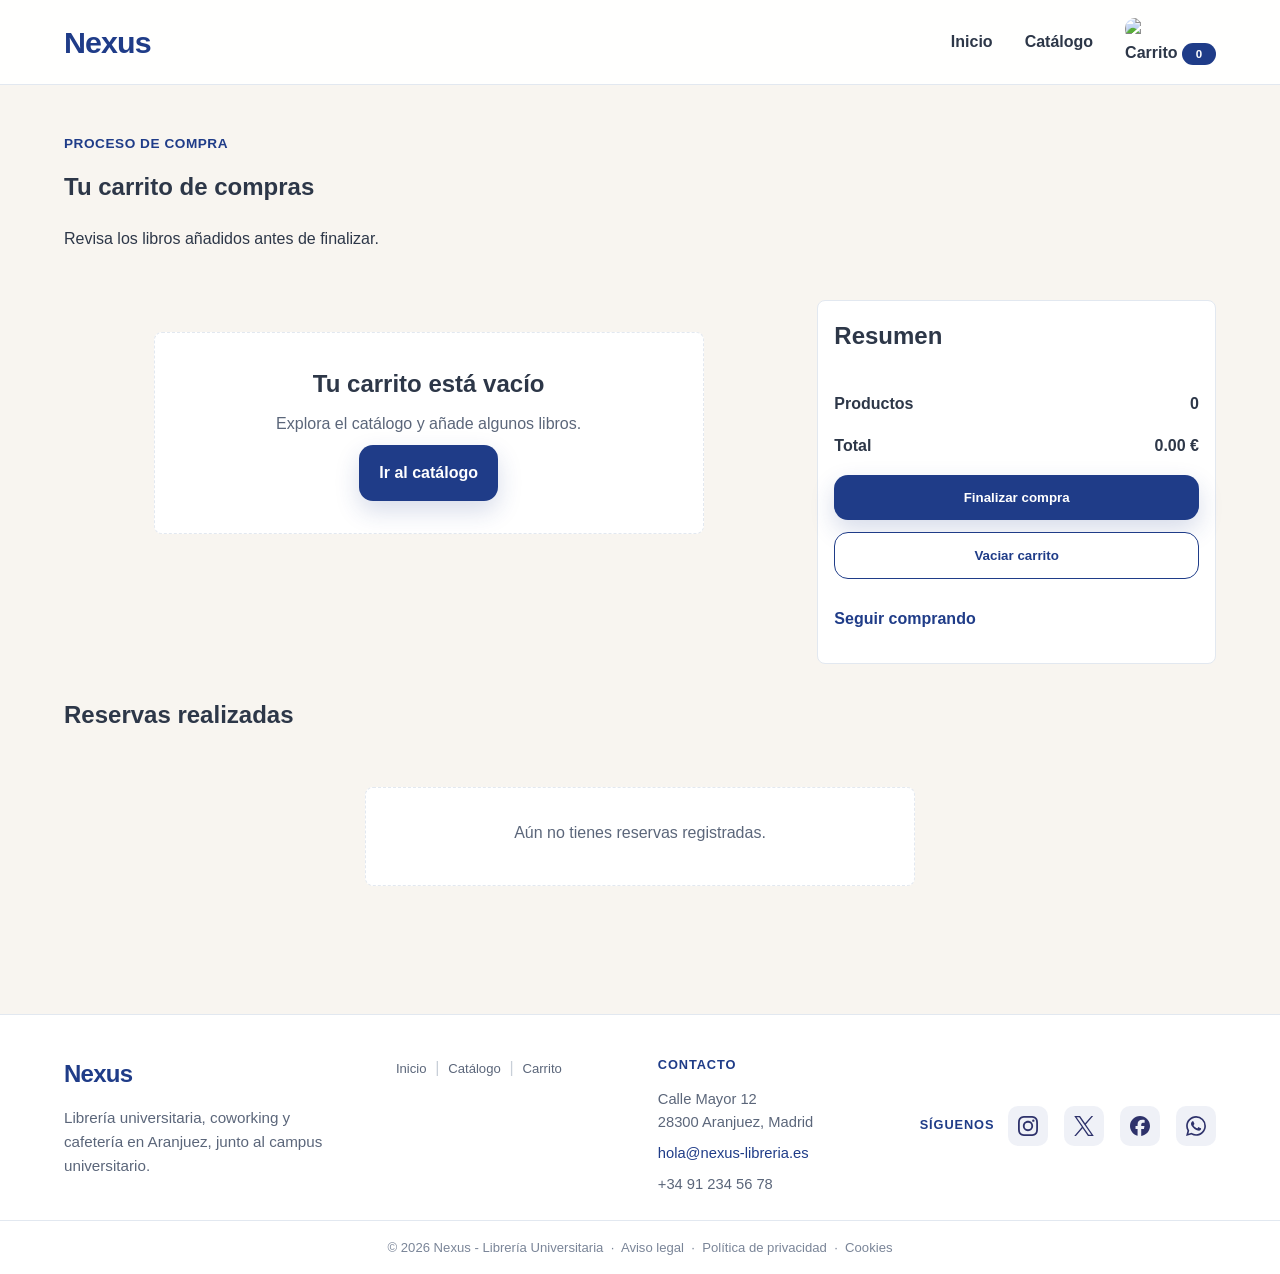
==== Actividad 1/Proyecto/nexus-responsive/carrito.html @ d280a013 "Load" ====
<!DOCTYPE html>
<html lang="es">
<head>
  <meta charset="UTF-8">
  <meta name="viewport" content="width=device-width, initial-scale=1.0">
  <title>Carrito | Nexus</title>

  <link rel="stylesheet" href="css/reset.css">
  <link rel="stylesheet" href="css/variables.css">
  <link rel="stylesheet" href="css/base.css">
  <link rel="stylesheet" href="css/layout.css">
  <link rel="stylesheet" href="css/components.css">
  <link rel="stylesheet" href="css/pages.css">
  <link rel="stylesheet" href="css/responsive.css">
</head>
<body>

  <header class="site-header">
    <div class="container header-content">
      <a href="index.html" class="logo">Nexus</a>

      <button class="nav-toggle" id="nav-toggle" aria-label="Abrir menú"><img src="assets/img/icons/bars-3.svg" class="icon" alt=""></button>

      <nav class="main-nav" id="main-nav" aria-label="Navegación principal">
        <ul class="nav-list">
          <li><a href="index.html">Inicio</a></li>
          <li><a href="catalogo.html">Catálogo</a></li>
          <li>
            <a href="carrito.html" class="cart-link">
              <img src="assets/img/icons/shopping-cart.svg" class="icon" alt="Carrito">
              <span>Carrito</span>
              <span id="cart-count">0</span>
            </a>
          </li>
        </ul>
      </nav>
    </div>
  </header>

  <main class="cart-page">
    <section class="page-hero page-hero--small">
      <div class="container">
        <p class="eyebrow">Proceso de compra</p>
        <h1>Tu carrito de compras</h1>
        <p>Revisa los libros añadidos antes de finalizar.</p>
      </div>
    </section>

    <section class="cart-section">
      <div class="container cart-layout">
        <div class="cart-items-panel">
          <div id="cart-items" class="cart-items"></div>

          <div id="cart-empty" class="empty-state hidden">
            <h2>Tu carrito está vacío</h2>
            <p>Explora el catálogo y añade algunos libros.</p>
            <a href="catalogo.html" class="btn btn-primary">Ir al catálogo</a>
          </div>
        </div>

        <aside class="cart-summary">
          <h2>Resumen</h2>

          <div class="summary-row">
            <span>Productos</span>
            <span id="summary-count">0</span>
          </div>

          <div class="summary-row">
            <span>Total</span>
            <span id="summary-total">0.00 €</span>
          </div>

          <div class="cart-summary__actions">
            <button id="checkout-btn" class="btn btn-primary" type="button">Finalizar compra</button>
            <button id="clear-cart-btn" class="btn btn-secondary" type="button">Vaciar carrito</button>
            <a href="catalogo.html" class="btn btn-link">Seguir comprando</a>
          </div>
        </aside>
      </div>
    </section>

    <section class="reservations-section">
      <div class="container">
        <h2>Reservas realizadas</h2>
        <div id="reservations-list" class="reservations-list"></div>
        <div id="reservations-empty" class="empty-state hidden">
          <p>Aún no tienes reservas registradas.</p>
        </div>
      </div>
    </section>
  </main>

  <footer class="site-footer">
    <div class="container footer-content">

      <div class="footer-brand">
        <span class="footer-logo">Nexus</span>
        <p>Librería universitaria, coworking y cafetería en Aranjuez, junto al campus universitario.</p>
      </div>

      <nav class="footer-nav" aria-label="Navegación del pie">
        <ul>
          <li><a href="index.html">Inicio</a></li>
          <li><a href="catalogo.html">Catálogo</a></li>
          <li><a href="carrito.html">Carrito</a></li>
        </ul>
      </nav>

      <div class="footer-contact">
        <h3>Contacto</h3>
        <address>
          <p>Calle Mayor 12<br>28300 Aranjuez, Madrid</p>
          <p><a href="mailto:hola@nexus-libreria.es">hola@nexus-libreria.es</a></p>
          <p>+34 91 234 56 78</p>
        </address>
      </div>

      <div class="footer-social">
        <h3>Síguenos</h3>
        <ul class="social-links">
          <li>
            <a href="#" aria-label="Instagram">
              <img src="assets/img/icons/instagram.svg" alt="Instagram" class="social-icon">
            </a>
          </li>
          <li>
            <a href="#" aria-label="Twitter / X">
              <img src="assets/img/icons/x.svg" alt="Twitter / X" class="social-icon">
            </a>
          </li>
          <li>
            <a href="#" aria-label="Facebook">
              <img src="assets/img/icons/facebook.svg" alt="Facebook" class="social-icon">
            </a>
          </li>
          <li>
            <a href="#" aria-label="WhatsApp">
              <img src="assets/img/icons/whatsapp.svg" alt="WhatsApp" class="social-icon">
            </a>
          </li>
        </ul>
      </div>

    </div>
    <div class="footer-legal">
      <div class="container">
        <p>© 2026 Nexus - Librería Universitaria &nbsp;·&nbsp; <a href="#">Aviso legal</a> &nbsp;·&nbsp; <a href="#">Política de privacidad</a> &nbsp;·&nbsp; <a href="#">Cookies</a></p>
      </div>
    </div>
  </footer>

  <script src="js/config.js"></script>
  <script src="js/api.js"></script>
  <script src="js/storage.js"></script>
  <script src="js/ui.js"></script>
  <script src="js/main.js"></script>
  <script src="js/carrito.js"></script>
</body>
</html>
---- Actividad 1/Proyecto/nexus-responsive/css/variables.css ----
:root {
  --color-primary: #1F3C88;
  --color-secondary: #C97B63;
  --color-bg: #F8F5F0;
  --color-text: #2D3748;
  --color-border: #E2E8F0;

  --spacing: 16px;
  --radius: 8px;
}
---- Actividad 1/Proyecto/nexus-responsive/css/base.css ----
body {
  font-family: Arial, sans-serif;
  background: var(--color-bg);
  color: var(--color-text);
  margin: 0;
  line-height: 1.6;
}

main {
  overflow-x: hidden;
}

.container {
  width: min(90%, 1200px);
  margin: 0 auto;
}

img {
  max-width: 100%;
  display: block;
}

h1, h2, h3, p {
  margin-top: 0;
}

.eyebrow {
  color: var(--color-primary);
  font-weight: 700;
  text-transform: uppercase;
  letter-spacing: 0.04em;
  font-size: 0.85rem;
}

:focus-visible {
  outline: 3px solid #C97B63;
  outline-offset: 2px;
}

button:focus-visible,
a:focus-visible {
  outline: 3px solid #C97B63;
}

img {
  border-radius: 10px;
}
---- Actividad 1/Proyecto/nexus-responsive/css/layout.css ----
.site-header {
  background: rgba(255, 255, 255, 0.92);
  border-bottom: 1px solid var(--color-border);
  position: sticky;
  top: 0;
  z-index: 50;
  backdrop-filter: blur(10px);
}

.header-content {
  position: relative;
  display: flex;
  justify-content: space-between;
  align-items: center;
  padding: 1.1rem 0;
  gap: 1rem;
}

.logo {
  display: flex;
  align-items: center;
  text-decoration: none;
  color: var(--color-primary);
  font-size: 1.9rem;
  font-weight: 800;
  letter-spacing: -0.03em;
}

.nav-toggle {
  display: inline-flex;
  align-items: center;
  justify-content: center;
  width: 44px;
  height: 44px;
  background: #eef2f7;
  border: none;
  border-radius: 12px;
  cursor: pointer;
  color: var(--color-primary);
  transition: 0.2s ease;
}

.nav-toggle:hover {
  background: #e3eaf5;
}

.main-nav {
  display: none;
  position: absolute;
  top: calc(100% + 0.6rem);
  left: 0;
  width: 100%;
  background: #ffffff;
  border: 1px solid var(--color-border);
  border-radius: 18px;
  box-shadow: 0 16px 36px rgba(15, 23, 42, 0.08);
  z-index: 40;
  overflow: hidden;
}

.main-nav.is-open {
  display: block;
}

.nav-list {
  display: flex;
  flex-direction: column;
  margin: 0;
  padding: 0.5rem 1rem;
}

.nav-list li {
  list-style: none;
}

.nav-list li + li {
  border-top: 1px solid var(--color-border);
}

.nav-list a {
  display: block;
  padding: 1rem 0.25rem;
  text-decoration: none;
  color: var(--color-text);
  font-weight: 700;
  font-size: 1rem;
}

.nav-list a:hover {
  color: var(--color-primary);
}

.hero {
  padding: 4rem 0 3rem;
}

.hero-content {
  display: flex;
  flex-direction: column;
  gap: 2.25rem;
  align-items: center;
}

.hero-text {
  display: flex;
  flex-direction: column;
  gap: 1.25rem;
}

.hero-kicker {
  display: inline-flex;
  align-self: flex-start;
  background: rgba(31, 60, 136, 0.08);
  color: var(--color-primary);
  padding: 0.45rem 0.8rem;
  border-radius: 999px;
  font-size: 0.85rem;
  font-weight: 700;
  letter-spacing: 0.02em;
}

.hero-text h1 {
  font-size: clamp(2.2rem, 5vw, 4rem);
  line-height: 1.08;
  letter-spacing: -0.04em;
  max-width: 12ch;
  margin: 0;
}

.hero-text p {
  font-size: 1.1rem;
  color: #445166;
  max-width: 56ch;
  margin: 0;
}

.hero-actions {
  display: flex;
  flex-direction: column;
  gap: 0.9rem;
  width: 100%;
}

.hero-media img {
  width: 100%;
  border-radius: 22px;
  object-fit: cover;
  box-shadow: 0 20px 50px rgba(15, 23, 42, 0.12);
}

.page-hero {
  padding: 3rem 0 1.5rem;
}

.page-hero--small {
  padding-bottom: 1rem;
}

.books-list {
  display: flex;
  flex-direction: column;
  gap: 1.25rem;
}

.site-footer {
  margin-top: 4rem;
  background: #ffffff;
  border-top: 1px solid var(--color-border);
}

.footer-content {
  display: flex;
  flex-direction: column;
  gap: 2rem;
  padding: 2.5rem 0 1.5rem;
}

.footer-brand {
  display: flex;
  flex-direction: column;
  gap: 0.75rem;
}

.footer-logo {
  font-size: 1.5rem;
  font-weight: 800;
  color: var(--color-primary);
  letter-spacing: -0.03em;
}

.footer-brand p {
  color: #5b667a;
  font-size: 0.95rem;
  margin: 0;
  max-width: 32ch;
}

.footer-nav h3,
.footer-contact h3,
.footer-social h3 {
  font-size: 0.8rem;
  text-transform: uppercase;
  letter-spacing: 0.07em;
  color: var(--color-primary);
  margin: 0 0 0.75rem;
}

.footer-nav ul {
  list-style: none;
  padding: 0;
  margin: 0;
  display: flex;
  flex-direction: row;
  flex-wrap: wrap;
  align-items: center;
  gap: 0;
}

.footer-nav li + li::before {
  content: "|";
  padding: 0 0.55rem;
  color: #c8cfd8;
  font-weight: 300;
}

.footer-nav a {
  text-decoration: none;
  color: #5b667a;
  font-size: 0.82rem;
  font-weight: 500;
}

.footer-nav a:hover {
  color: var(--color-primary);
}

.footer-social {
  display: flex;
  flex-direction: row;
  align-items: center;
  gap: 0.85rem;
}

.footer-social h3 {
  margin: 0;
  white-space: nowrap;
}

.social-links {
  list-style: none;
  padding: 0;
  margin: 0;
  display: flex;
  flex-direction: row;
  gap: 1rem;
}

.social-links a {
  display: inline-flex;
  align-items: center;
  justify-content: center;
  width: 40px;
  height: 40px;
  background: rgba(31, 60, 136, 0.07);
  border-radius: 10px;
  transition: background 0.2s ease, transform 0.2s ease;
}

.social-links a:hover {
  background: rgba(31, 60, 136, 0.16);
  transform: translateY(-2px);
}

.social-icon {
  width: 20px;
  height: 20px;
  border-radius: 0;
  filter: invert(19%) sepia(55%) saturate(900%) hue-rotate(202deg) brightness(90%) contrast(95%);
}

.footer-contact address {
  font-style: normal;
  display: flex;
  flex-direction: column;
  gap: 0.45rem;
}

.footer-contact address p {
  margin: 0;
  font-size: 0.92rem;
  color: #5b667a;
}

.footer-contact address a {
  color: var(--color-primary);
  text-decoration: none;
}

.footer-legal {
  border-top: 1px solid var(--color-border);
  padding: 1rem 0;
}

.footer-legal p {
  margin: 0;
  font-size: 0.82rem;
  color: #7a8598;
  text-align: center;
}

.footer-legal a {
  color: #7a8598;
  text-decoration: none;
}

.footer-legal a:hover {
  color: var(--color-primary);
}
---- Actividad 1/Proyecto/nexus-responsive/css/components.css ----
/* =============================================
   COMPONENTS — Nexus Librería Universitaria
   ============================================= */

/* --- Buttons --- */
.btn {
  display: inline-flex;
  justify-content: center;
  align-items: center;
  padding: 0.95rem 1.25rem;
  border: none;
  border-radius: 14px;
  cursor: pointer;
  text-decoration: none;
  font-weight: 700;
  transition: transform 0.2s ease, opacity 0.2s ease, box-shadow 0.2s ease;
}

.btn:hover {
  transform: translateY(-1px);
  opacity: 0.9;
}

.btn-primary {
  background: var(--color-primary);
  color: #ffffff;
  box-shadow: 0 10px 24px rgba(31, 60, 136, 0.18);
}

.btn-primary:hover {
  opacity: 0.92;
}

.btn-secondary {
  background: #ffffff;
  color: var(--color-primary);
  border: 1px solid var(--color-primary);
}

.btn-secondary:hover {
  background: #f4f7fb;
}

.btn-sm {
  padding: 0.45rem 0.75rem;
  font-size: 0.8rem;
}

.btn-link {
  background: transparent;
  color: var(--color-primary);
  padding-left: 0;
  padding-right: 0;
  justify-content: flex-start;
}

/* --- Icons --- */
.icon {
  width: 22px;
  height: 22px;
}

/* --- Cart link badge --- */
.cart-link {
  display: inline-flex;
  align-items: center;
  gap: 0.45rem;
  font-weight: 700;
}

#cart-count {
  display: inline-flex;
  align-items: center;
  justify-content: center;
  min-width: 22px;
  height: 22px;
  background: var(--color-primary);
  color: #ffffff;
  font-size: 0.72rem;
  font-weight: 700;
  padding: 0 6px;
  border-radius: 999px;
}

/* --- Book Card --- */
.book-card {
  background: #ffffff;
  border: 1px solid var(--color-border);
  border-radius: 18px;
  overflow: hidden;
  display: flex;
  flex-direction: column;
  transition: transform 0.25s ease, box-shadow 0.25s ease;
}

.book-card:hover {
  transform: translateY(-6px);
  box-shadow: 0 18px 38px rgba(15, 23, 42, 0.12);
}

.book-card__image-link {
  display: block;
  overflow: hidden;
}

.book-card__image {
  width: 100%;
  height: 260px;
  object-fit: cover;
  transition: transform 0.3s ease;
}

.book-card:hover .book-card__image {
  transform: scale(1.05);
}

.book-card__content {
  padding: 1rem 1rem 1.2rem;
  display: flex;
  flex-direction: column;
  gap: 0.5rem;
  flex: 1;
}

.book-card__category {
  font-size: 0.75rem;
  font-weight: 700;
  color: var(--color-primary);
  background: rgba(31, 60, 136, 0.08);
  padding: 4px 8px;
  border-radius: 999px;
  align-self: flex-start;
}

.book-card__title {
  font-size: 1.05rem;
  font-weight: 700;
  margin: 0;
  line-height: 1.3;
}

.book-card__author {
  font-size: 0.9rem;
  color: #5b667a;
  margin: 0;
}

.book-card__footer {
  margin-top: auto;
  display: flex;
  justify-content: space-between;
  align-items: center;
}

.book-card__price {
  font-weight: 700;
  color: var(--color-secondary);
  margin: 0;
}

.book-card__actions {
  display: flex;
  flex-direction: column;
  gap: 0.75rem;
  margin-top: auto;
}

/* --- Empty / state cards --- */
.empty-state {
  text-align: center;
  background: #ffffff;
  border: 1px dashed var(--color-border);
  padding: 2rem 1.5rem;
  border-radius: var(--radius);
  max-width: 500px;
  margin: 2rem auto;
}

.empty-state h2 { margin-bottom: 0.5rem; }
.empty-state p  { margin-bottom: 0.5rem; color: #5b667a; }

.state-card {
  background: #ffffff;
  border: 1px solid var(--color-border);
  border-radius: 20px;
  padding: 2rem 1.5rem;
  max-width: 560px;
  margin: 2rem auto;
  text-align: center;
  box-shadow: 0 14px 34px rgba(15, 23, 42, 0.06);
}

.state-card--loading { border-style: solid; }
.state-card--info    { border-style: dashed; }

.state-card__icon {
  width: 56px;
  height: 56px;
  margin: 0 auto 1rem;
  border-radius: 999px;
  display: flex;
  align-items: center;
  justify-content: center;
  background: rgba(31, 60, 136, 0.08);
  color: var(--color-primary);
  font-size: 1.5rem;
  font-weight: 700;
}

.state-card h2 {
  margin-bottom: 0.75rem;
  font-size: 1.9rem;
  line-height: 1.2;
  letter-spacing: -0.03em;
}

.state-card p {
  margin: 0 0 0.75rem;
  color: #596579;
  line-height: 1.7;
}

.state-card__hint { font-size: 0.95rem; color: #7a8598; }

.state-card__actions {
  margin-top: 1.25rem;
  display: flex;
  justify-content: center;
}

/* --- Loading dots --- */
.loading-dots {
  display: inline-flex;
  gap: 0.35rem;
  align-items: center;
  justify-content: center;
  margin-top: 0.5rem;
}

.loading-dots span {
  width: 8px;
  height: 8px;
  border-radius: 999px;
  background: var(--color-primary);
  opacity: 0.35;
  animation: pulseDots 1.2s infinite ease-in-out;
}

.loading-dots span:nth-child(2) { animation-delay: 0.2s; }
.loading-dots span:nth-child(3) { animation-delay: 0.4s; }

@keyframes pulseDots {
  0%, 80%, 100% { transform: scale(0.85); opacity: 0.3; }
  40%            { transform: scale(1);    opacity: 1;   }
}

/* --- Toast notification --- */
.toast-message {
  position: fixed;
  left: 50%;
  bottom: 1.5rem;
  transform: translateX(-50%) translateY(20px);
  background: var(--color-primary);
  color: #ffffff;
  padding: 0.85rem 1.2rem;
  border-radius: 12px;
  box-shadow: 0 14px 34px rgba(15, 23, 42, 0.18);
  z-index: 100;
  font-weight: 700;
  text-align: center;
  max-width: 90%;
  opacity: 0;
  animation: toastIn 0.3s ease forwards;
}

@keyframes toastIn {
  to { opacity: 1; transform: translateX(-50%) translateY(0); }
}

/* --- Utility --- */
.hidden { display: none; }
---- Actividad 1/Proyecto/nexus-responsive/css/pages.css ----
.featured {
  padding: 1rem 0 2rem;
}

.catalog-page {
  min-height: 70vh;
}

.catalog-controls {
  padding: 1rem 0 1.5rem;
}

.catalog-controls__top {
  margin-bottom: 1rem;
}

.filters-panel {
  display: flex;
  flex-direction: column;
  gap: 1rem;
  background: #ffffff;
  border: 1px solid var(--color-border);
  border-radius: var(--radius);
  padding: 1rem;
}

.filter-group {
  display: flex;
  flex-direction: column;
  gap: 0.4rem;
}

.filter-group label {
  font-weight: 600;
}

.filter-group input,
.filter-group select {
  padding: 0.75rem;
  border: 1px solid var(--color-border);
  border-radius: var(--radius);
  font: inherit;
  background: #ffffff;
}

.catalog-results {
  padding-bottom: 2rem;
}

.detail-page {
  min-height: 70vh;
}

.breadcrumb-section {
  padding: 1.25rem 0 0;
}

.back-link {
  color: var(--color-primary);
  text-decoration: none;
  font-weight: 600;
}

.book-detail {
  padding: 1.5rem 0 2rem;
}

.book-detail-card {
  display: flex;
  flex-direction: column;
  gap: 1.5rem;
  background: #ffffff;
  border: 1px solid var(--color-border);
  border-radius: var(--radius);
  padding: 1rem;
}

.book-detail__media img {
  width: 100%;
  max-height: 520px;
  object-fit: cover;
  border-radius: var(--radius);
}

.book-detail__info {
  display: flex;
  flex-direction: column;
  gap: 0.9rem;
}

.book-detail__price {
  font-size: 1.4rem;
  font-weight: 700;
  color: var(--color-secondary);
  margin: 0;
}

.book-author,
.book-description {
  margin: 0;
}

.book-meta {
  margin: 0;
  padding-left: 1.2rem;
}

.book-detail__actions {
  display: flex;
  flex-direction: column;
  gap: 0.75rem;
}

.related-books {
  padding-bottom: 2rem;
}

.cart-page {
  min-height: 70vh;
}

.cart-section {
  padding: 1rem 0 2rem;
}

.cart-layout {
  display: flex;
  flex-direction: column;
  gap: 1.5rem;
}

.cart-items {
  display: flex;
  flex-direction: column;
  gap: 1rem;
}

.cart-item,
.reservation-item {
  background: #ffffff;
  border: 1px solid var(--color-border);
  border-radius: var(--radius);
  padding: 1rem;
  display: flex;
  flex-direction: column;
  gap: 1rem;
}

.cart-item__media img,
.reservation-item__media img {
  width: 100%;
  max-width: 180px;
  border-radius: var(--radius);
}

.cart-item__info,
.cart-item__actions,
.reservation-item__info {
  display: flex;
  flex-direction: column;
  gap: 0.5rem;
}

.cart-summary {
  background: #ffffff;
  border: 1px solid var(--color-border);
  border-radius: var(--radius);
  padding: 1rem;
  display: flex;
  flex-direction: column;
  gap: 1rem;
}

.summary-row {
  display: flex;
  justify-content: space-between;
  gap: 1rem;
  font-weight: 600;
}

.cart-summary__actions {
  display: flex;
  flex-direction: column;
  gap: 0.75rem;
}

.btn-link {
  background: transparent;
  color: var(--color-primary);
  padding-left: 0;
  padding-right: 0;
  justify-content: flex-start;
}

.reservations-section {
  padding-bottom: 2rem;
}

.reservations-list {
  display: flex;
  flex-direction: column;
  gap: 1rem;
}

.featured h2 {
  margin-bottom: 1rem;
  font-size: 1.8rem;
  letter-spacing: -0.02em;
}

.section-heading {
  margin-bottom: 1.5rem;
}

.section-heading h2 {
  font-size: 1.6rem;
  letter-spacing: -0.02em;
  margin-bottom: 0.35rem;
}

.section-heading p {
  color: #5b667a;
  margin: 0;
}
---- Actividad 1/Proyecto/nexus-responsive/css/responsive.css ----
@media (min-width: 768px) {
  .footer-content {
    flex-direction: row;
    flex-wrap: wrap;
    gap: 2.5rem;
  }

  .footer-brand {
    flex: 1 1 200px;
  }

  .footer-nav,
  .footer-contact,
  .footer-social {
    flex: 1 1 130px;
  }

  .nav-toggle {
    display: none;
  }

  .main-nav {
    display: block;
    position: static;
    width: auto;
    background: transparent;
    border: 0;
    border-radius: 0;
    box-shadow: none;
    overflow: visible;
  }

  .nav-list {
    flex-direction: row;
    align-items: center;
    gap: 2rem;
    padding: 0;
  }

  .nav-list li + li {
    border-top: 0;
  }

  .nav-list a {
    padding: 0;
    font-size: 1rem;
  }

  .hero-content {
    flex-direction: row;
    align-items: center;
    gap: 3.5rem;
  }

  .hero-text,
  .hero-media {
    flex: 1;
  }

  .hero-actions {
    flex-direction: row;
    width: auto;
  }

  .books-list {
    flex-direction: row;
    flex-wrap: wrap;
  }

  .book-card {
    width: calc(50% - 0.75rem);
  }

  .book-card__actions {
    flex-direction: row;
  }

  .filters-panel {
    flex-direction: row;
    flex-wrap: wrap;
    align-items: end;
  }

  .filter-group {
    flex: 1 1 220px;
  }

  .filter-group--actions {
    flex: 0 0 auto;
  }

  .book-detail-card {
    flex-direction: row;
    align-items: flex-start;
  }

  .book-detail__media,
  .book-detail__info {
    flex: 1;
  }

  .book-detail__actions {
    flex-direction: row;
  }

  .cart-item,
  .reservation-item {
    flex-direction: row;
    align-items: center;
  }

  .cart-item__media,
  .reservation-item__media {
    flex: 0 0 160px;
  }

  .cart-item__info,
  .reservation-item__info {
    flex: 1;
  }

  .cart-item__actions {
    flex: 0 0 180px;
    align-items: flex-end;
  }
}

@media (min-width: 1024px) {
  .book-card {
    width: calc(33.333% - 0.9rem);
  }

  .cart-layout {
    flex-direction: row;
    align-items: flex-start;
  }

  .cart-items-panel {
    flex: 2;
  }

  .cart-summary {
    flex: 1;
    position: sticky;
    top: 100px;
  }
}
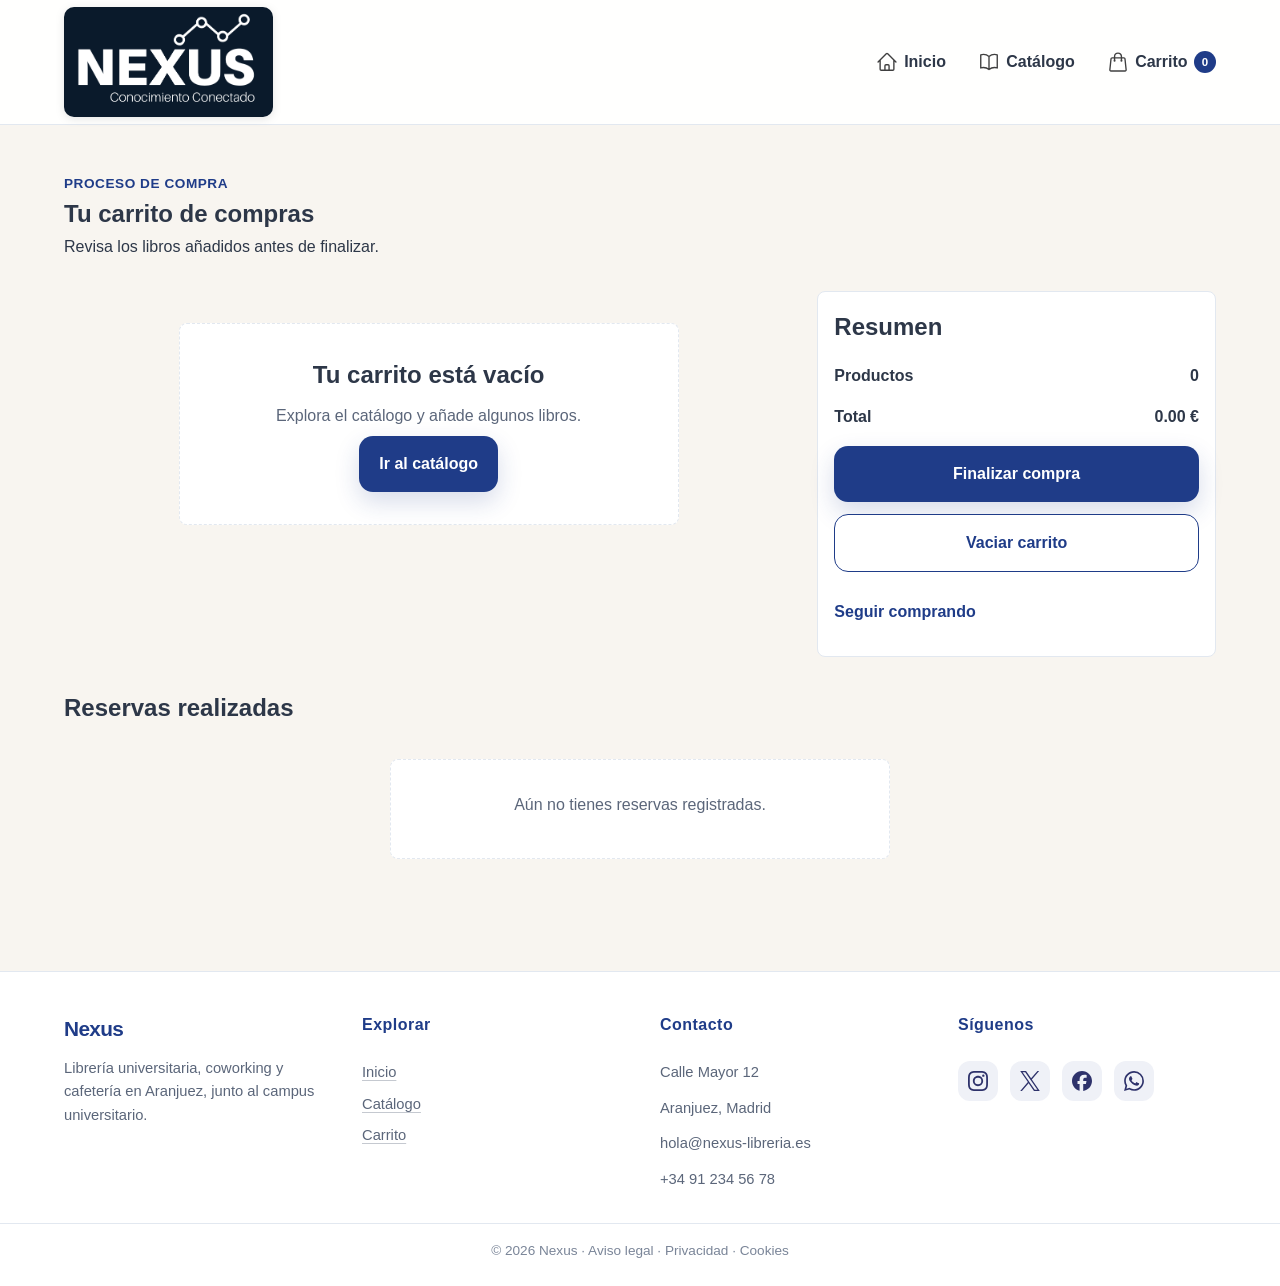
==== commit 7aaea800: "Update Nexus responsive project" ====
--- a/Actividad 1/Proyecto/nexus-responsive/carrito.html
+++ b/Actividad 1/Proyecto/nexus-responsive/carrito.html
@@ -4,7 +4,7 @@
   <meta charset="UTF-8">
   <meta name="viewport" content="width=device-width, initial-scale=1.0">
   <title>Carrito | Nexus</title>
-
+  <link rel="icon" type="image/x-icon" href="assets/img/logo/favicon.ico">
   <link rel="stylesheet" href="css/reset.css">
   <link rel="stylesheet" href="css/variables.css">
   <link rel="stylesheet" href="css/base.css">
@@ -17,14 +17,26 @@
 
   <header class="site-header">
     <div class="container header-content">
-      <a href="index.html" class="logo">Nexus</a>
+      <a href="index.html" class="logo" aria-label="Ir al inicio de Nexus">
+        <img src="assets/img/logo/logo-01.png" alt="Logo Nexus">
+      </a>
 
       <button class="nav-toggle" id="nav-toggle" aria-label="Abrir menú"><img src="assets/img/icons/bars-3.svg" class="icon" alt=""></button>
 
       <nav class="main-nav" id="main-nav" aria-label="Navegación principal">
         <ul class="nav-list">
-          <li><a href="index.html">Inicio</a></li>
-          <li><a href="catalogo.html">Catálogo</a></li>
+          <li>
+            <a href="index.html">
+              <img src="assets/img/icons/homepage.svg" class="icon" alt="">
+              <span>Inicio</span>
+            </a>
+          </li>
+          <li>
+            <a href="catalogo.html">
+              <img src="assets/img/icons/bookstack.svg" class="icon" alt="">
+              <span>Catálogo</span>
+            </a>
+          </li>
           <li>
             <a href="carrito.html" class="cart-link">
               <img src="assets/img/icons/shopping-cart.svg" class="icon" alt="Carrito">
@@ -91,62 +103,49 @@
     </section>
   </main>
 
+  <!-- FOOTER -->
   <footer class="site-footer">
     <div class="container footer-content">
 
-      <div class="footer-brand">
+      <div class="footer-column">
         <span class="footer-logo">Nexus</span>
-        <p>Librería universitaria, coworking y cafetería en Aranjuez, junto al campus universitario.</p>
+        <p>
+          Librería universitaria, coworking y cafetería en Aranjuez,
+          junto al campus universitario.
+        </p>
       </div>
 
-      <nav class="footer-nav" aria-label="Navegación del pie">
-        <ul>
-          <li><a href="index.html">Inicio</a></li>
-          <li><a href="catalogo.html">Catálogo</a></li>
-          <li><a href="carrito.html">Carrito</a></li>
-        </ul>
-      </nav>
-
-      <div class="footer-contact">
-        <h3>Contacto</h3>
-        <address>
-          <p>Calle Mayor 12<br>28300 Aranjuez, Madrid</p>
-          <p><a href="mailto:hola@nexus-libreria.es">hola@nexus-libreria.es</a></p>
-          <p>+34 91 234 56 78</p>
-        </address>
+      <div class="footer-column">
+        <h3>Explorar</h3>
+        <div class="footer-links">
+          <a href="index.html">Inicio</a>
+          <a href="catalogo.html">Catálogo</a>
+          <a href="carrito.html">Carrito</a>
+        </div>
       </div>
 
-      <div class="footer-social">
+      <div class="footer-column">
+        <h3>Contacto</h3>
+        <p>Calle Mayor 12</p>
+        <p>Aranjuez, Madrid</p>
+        <p>hola@nexus-libreria.es</p>
+        <p>+34 91 234 56 78</p>
+      </div>
+
+      <div class="footer-column">
         <h3>Síguenos</h3>
-        <ul class="social-links">
-          <li>
-            <a href="#" aria-label="Instagram">
-              <img src="assets/img/icons/instagram.svg" alt="Instagram" class="social-icon">
-            </a>
-          </li>
-          <li>
-            <a href="#" aria-label="Twitter / X">
-              <img src="assets/img/icons/x.svg" alt="Twitter / X" class="social-icon">
-            </a>
-          </li>
-          <li>
-            <a href="#" aria-label="Facebook">
-              <img src="assets/img/icons/facebook.svg" alt="Facebook" class="social-icon">
-            </a>
-          </li>
-          <li>
-            <a href="#" aria-label="WhatsApp">
-              <img src="assets/img/icons/whatsapp.svg" alt="WhatsApp" class="social-icon">
-            </a>
-          </li>
-        </ul>
+        <div class="footer-social">
+          <a href="#" aria-label="Instagram"><img src="assets/img/icons/instagram.svg" alt="Instagram" class="social-icon"></a>
+          <a href="#" aria-label="Twitter / X"><img src="assets/img/icons/x.svg" alt="X" class="social-icon"></a>
+          <a href="#" aria-label="Facebook"><img src="assets/img/icons/facebook.svg" alt="Facebook" class="social-icon"></a>
+          <a href="#" aria-label="WhatsApp"><img src="assets/img/icons/whatsapp.svg" alt="WhatsApp" class="social-icon"></a>
+        </div>
       </div>
 
     </div>
-    <div class="footer-legal">
-      <div class="container">
-        <p>© 2026 Nexus - Librería Universitaria &nbsp;·&nbsp; <a href="#">Aviso legal</a> &nbsp;·&nbsp; <a href="#">Política de privacidad</a> &nbsp;·&nbsp; <a href="#">Cookies</a></p>
-      </div>
+
+    <div class="footer-bottom">
+      © 2026 Nexus · Aviso legal · Privacidad · Cookies
     </div>
   </footer>
 
--- a/Actividad 1/Proyecto/nexus-responsive/css/layout.css
+++ b/Actividad 1/Proyecto/nexus-responsive/css/layout.css
@@ -7,23 +7,29 @@
   backdrop-filter: blur(10px);
 }
 
+.logo {
+  display: inline-flex;
+  align-items: center;
+  text-decoration: none;
+  box-shadow: 14px;
+  height: 110px;
+}
+
+.logo img {
+  height: 100%;
+  width: auto;
+  display: block;
+  object-fit: contain;
+  filter: drop-shadow(0 2px 4px rgba(0,0,0,0.1));
+}
+
 .header-content {
   position: relative;
   display: flex;
   justify-content: space-between;
   align-items: center;
-  padding: 1.1rem 0;
+  padding: 0.45rem 0;
   gap: 1rem;
-}
-
-.logo {
-  display: flex;
-  align-items: center;
-  text-decoration: none;
-  color: var(--color-primary);
-  font-size: 1.9rem;
-  font-weight: 800;
-  letter-spacing: -0.03em;
 }
 
 .nav-toggle {
@@ -78,12 +84,19 @@
 }
 
 .nav-list a {
-  display: block;
+  display: flex;
+  align-items: center;
+  gap: 0.4rem;
   padding: 1rem 0.25rem;
   text-decoration: none;
   color: var(--color-text);
   font-weight: 700;
   font-size: 1rem;
+}
+
+.nav-list .icon {
+  opacity: 0.75;
+  flex-shrink: 0;
 }
 
 .nav-list a:hover {
@@ -162,8 +175,10 @@
   gap: 1.25rem;
 }
 
+/* --- Footer --- */
 .site-footer {
-  margin-top: 4rem;
+  margin-top: 3rem;
+  padding: 2.5rem 0 1.5rem;
   background: #ffffff;
   border-top: 1px solid var(--color-border);
 }
@@ -172,101 +187,76 @@
   display: flex;
   flex-direction: column;
   gap: 2rem;
-  padding: 2.5rem 0 1.5rem;
-}
-
-.footer-brand {
+}
+
+.footer-column {
   display: flex;
   flex-direction: column;
   gap: 0.75rem;
 }
 
 .footer-logo {
-  font-size: 1.5rem;
-  font-weight: 800;
+  font-size: 1.3rem;
+  font-weight: 700;
   color: var(--color-primary);
   letter-spacing: -0.03em;
 }
 
-.footer-brand p {
+.footer-column p {
   color: #5b667a;
-  font-size: 0.95rem;
-  margin: 0;
-  max-width: 32ch;
-}
-
-.footer-nav h3,
-.footer-contact h3,
-.footer-social h3 {
-  font-size: 0.8rem;
-  text-transform: uppercase;
-  letter-spacing: 0.07em;
+  font-size: 0.92rem;
+  line-height: 1.6;
+  margin: 0;
+}
+
+.footer-column h3 {
+  font-size: 1rem;
+  font-weight: 700;
+  letter-spacing: 0.03em;
   color: var(--color-primary);
   margin: 0 0 0.75rem;
 }
 
-.footer-nav ul {
-  list-style: none;
-  padding: 0;
-  margin: 0;
+.footer-links {
+  display: flex;
+  flex-direction: column;
+  gap: 0.5rem;
+}
+
+.footer-links a {
+  text-decoration: underline;
+  text-decoration-color: rgba(91, 102, 122, 0.35);
+  text-underline-offset: 3px;
+  color: #5b667a;
+  font-size: 0.92rem;
+  font-weight: 500;
+  transition: color 0.2s ease, transform 0.2s ease, text-decoration-color 0.2s ease;
+}
+
+.footer-links a:hover {
+  color: var(--color-primary);
+  text-decoration-color: var(--color-primary);
+  transform: translateX(3px);
+}
+
+.footer-social {
   display: flex;
   flex-direction: row;
-  flex-wrap: wrap;
-  align-items: center;
-  gap: 0;
-}
-
-.footer-nav li + li::before {
-  content: "|";
-  padding: 0 0.55rem;
-  color: #c8cfd8;
-  font-weight: 300;
-}
-
-.footer-nav a {
-  text-decoration: none;
-  color: #5b667a;
-  font-size: 0.82rem;
-  font-weight: 500;
-}
-
-.footer-nav a:hover {
-  color: var(--color-primary);
-}
-
-.footer-social {
-  display: flex;
-  flex-direction: row;
-  align-items: center;
-  gap: 0.85rem;
-}
-
-.footer-social h3 {
-  margin: 0;
-  white-space: nowrap;
-}
-
-.social-links {
-  list-style: none;
-  padding: 0;
-  margin: 0;
-  display: flex;
-  flex-direction: row;
-  gap: 1rem;
-}
-
-.social-links a {
-  display: inline-flex;
-  align-items: center;
-  justify-content: center;
+  gap: 0.75rem;
+}
+
+.footer-social a {
   width: 40px;
   height: 40px;
+  border-radius: 12px;
   background: rgba(31, 60, 136, 0.07);
-  border-radius: 10px;
+  display: flex;
+  align-items: center;
+  justify-content: center;
   transition: background 0.2s ease, transform 0.2s ease;
 }
 
-.social-links a:hover {
+.footer-social a:hover {
   background: rgba(31, 60, 136, 0.16);
   transform: translateY(-2px);
 }
@@ -278,41 +268,11 @@
   filter: invert(19%) sepia(55%) saturate(900%) hue-rotate(202deg) brightness(90%) contrast(95%);
 }
 
-.footer-contact address {
-  font-style: normal;
-  display: flex;
-  flex-direction: column;
-  gap: 0.45rem;
-}
-
-.footer-contact address p {
-  margin: 0;
-  font-size: 0.92rem;
-  color: #5b667a;
-}
-
-.footer-contact address a {
-  color: var(--color-primary);
-  text-decoration: none;
-}
-
-.footer-legal {
+.footer-bottom {
+  margin-top: 2rem;
+  padding-top: 1rem;
   border-top: 1px solid var(--color-border);
-  padding: 1rem 0;
-}
-
-.footer-legal p {
-  margin: 0;
-  font-size: 0.82rem;
+  text-align: center;
+  font-size: 0.85rem;
   color: #7a8598;
-  text-align: center;
-}
-
-.footer-legal a {
-  color: #7a8598;
-  text-decoration: none;
-}
-
-.footer-legal a:hover {
-  color: var(--color-primary);
 }
--- a/Actividad 1/Proyecto/nexus-responsive/css/components.css
+++ b/Actividad 1/Proyecto/nexus-responsive/css/components.css
@@ -2,7 +2,7 @@
    COMPONENTS — Nexus Librería Universitaria
    ============================================= */
 
-/* --- Buttons --- */
+   /* --- Buttons --- */
 .btn {
   display: inline-flex;
   justify-content: center;
@@ -58,6 +58,7 @@
 .icon {
   width: 22px;
   height: 22px;
+  border-radius: 0;
 }
 
 /* --- Cart link badge --- */
--- a/Actividad 1/Proyecto/nexus-responsive/css/responsive.css
+++ b/Actividad 1/Proyecto/nexus-responsive/css/responsive.css
@@ -1,20 +1,24 @@
+/* =============================================
+   RESPONSIVE — Mobile First
+   Breakpoints: 768px (tablet) · 1024px (desktop)
+   ============================================= */
+
 @media (min-width: 768px) {
+
+  /* --- Footer: 2 columnas en tablet
+     basis = (100% - 1 gap) / 2 con gap 2.5rem */
   .footer-content {
     flex-direction: row;
     flex-wrap: wrap;
     gap: 2.5rem;
   }
 
-  .footer-brand {
-    flex: 1 1 200px;
+  .footer-column {
+    flex: 1 1 calc(50% - 1.25rem);
+    max-width: calc(50% - 1.25rem);
   }
 
-  .footer-nav,
-  .footer-contact,
-  .footer-social {
-    flex: 1 1 130px;
-  }
-
+  /* --- Header nav --- */
   .nav-toggle {
     display: none;
   }
@@ -46,6 +50,7 @@
     font-size: 1rem;
   }
 
+  /* --- Hero --- */
   .hero-content {
     flex-direction: row;
     align-items: center;
@@ -62,19 +67,32 @@
     width: auto;
   }
 
+  /* --- Book grid: 2 columnas en tablet ---
+     Con border-box: flex-basis incluye borde y padding.
+     basis = (100% - 1 gap) / 2 exacto */
   .books-list {
     flex-direction: row;
     flex-wrap: wrap;
   }
 
   .book-card {
-    width: calc(50% - 0.75rem);
+    flex: 1 1 calc(50% - 0.625rem);
+    max-width: calc(50% - 0.625rem);
   }
 
+  /* Featured en home: 3 columnas desde tablet
+     basis = (100% - 2 gaps) / 3 exacto */
+  #featured-books .book-card {
+    flex: 1 1 calc(33.333% - 0.834rem);
+    max-width: calc(33.333% - 0.834rem);
+  }
+
+  /* --- Book card actions --- */
   .book-card__actions {
     flex-direction: row;
   }
 
+  /* --- Filters --- */
   .filters-panel {
     flex-direction: row;
     flex-wrap: wrap;
@@ -89,6 +107,7 @@
     flex: 0 0 auto;
   }
 
+  /* --- Book detail --- */
   .book-detail-card {
     flex-direction: row;
     align-items: flex-start;
@@ -103,6 +122,7 @@
     flex-direction: row;
   }
 
+  /* --- Cart items --- */
   .cart-item,
   .reservation-item {
     flex-direction: row;
@@ -126,10 +146,21 @@
 }
 
 @media (min-width: 1024px) {
-  .book-card {
-    width: calc(33.333% - 0.9rem);
+
+  /* --- Footer: 4 columnas en desktop
+     basis = (100% - 3 gaps) / 4 con gap 2.5rem */
+  .footer-column {
+    flex: 1 1 calc(25% - 1.875rem);
+    max-width: calc(25% - 1.875rem);
   }
 
+  /* --- Book grid: 3 columnas en desktop */
+  .book-card {
+    flex: 1 1 calc(33.333% - 0.834rem);
+    max-width: calc(33.333% - 0.834rem);
+  }
+
+  /* --- Cart layout --- */
   .cart-layout {
     flex-direction: row;
     align-items: flex-start;
@@ -144,4 +175,4 @@
     position: sticky;
     top: 100px;
   }
-}+}
